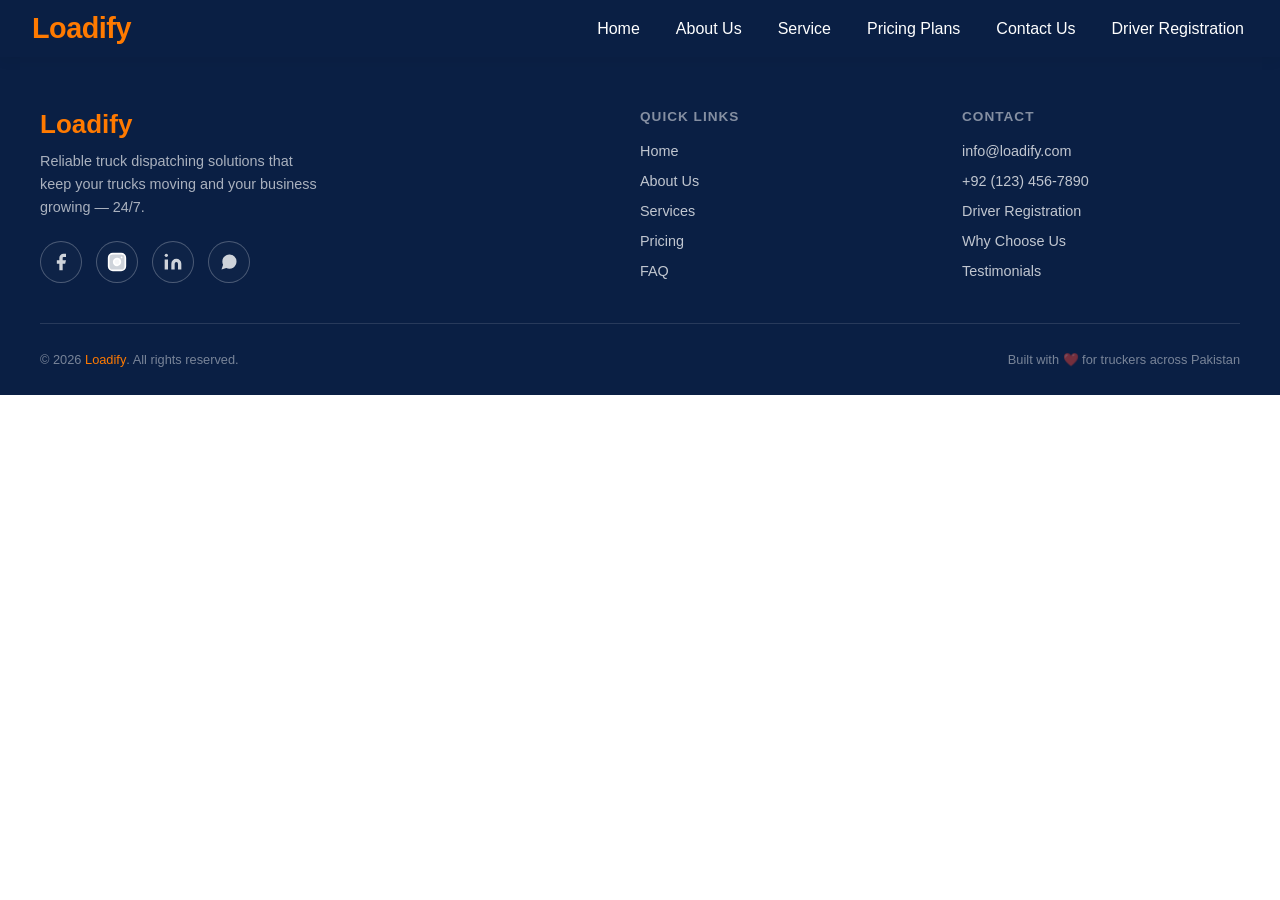
==== contact.html @ e1aa35ca "Major Changes" ====
<!DOCTYPE html>
<html lang="en">

<head>
    <meta charset="UTF-8">
    <meta name="viewport" content="width=device-width, initial-scale=1.0">
    <title>Contact Us</title>
    <link rel="stylesheet" href="./style/nav.css">
    <link rel="stylesheet" href="./style/footer.css">

    <!-- TODO <link rel="icon" href=""> Logo -->
</head>

<body>
    <header class="heading">
        <h2>Loadify</h2>
        <div class="menu-toggle" id="menu-toggle"></div>
        <div class="navbar" id="navbar">
            <ul>
                <li><a href="#home">Home</a></li>
                <li><a href="#about">About Us</a></li>
                <li><a href="services.html" target="_blank">Service</a></li>
                <li><a href="pricing.html" target="_blank">Pricing Plans</a></li>
                <li><a href="#contact">Contact Us</a></li>
                <li><a href="driver.html" target="_blank">Driver Registration</a></li>
            </ul>
        </div>
    </header>



    <footer id="contact">
        <div class="footer-inner">

            <div class="footer-top">

                <div class="footer-brand">
                    <h2>Loadify</h2>
                    <p>Reliable truck dispatching solutions that keep your trucks moving and your business growing —
                        24/7.</p>
                    <div class="social-row">

                        <a href="#" class="social-icon" title="Facebook" aria-label="Facebook">
                            <svg width="18" height="18" viewBox="0 0 24 24" fill="white"
                                xmlns="http://www.w3.org/2000/svg">
                                <path d="M18 2h-3a5 5 0 0 0-5 5v3H7v4h3v8h4v-8h3l1-4h-4V7a1 1 0 0 1 1-1h3z" />
                            </svg>
                        </a>

                        <a href="#" class="social-icon" title="Instagram" aria-label="Instagram">
                            <svg width="18" height="18" viewBox="0 0 24 24" fill="none" stroke="white" stroke-width="2"
                                stroke-linecap="round" stroke-linejoin="round">
                                <rect x="2" y="2" width="20" height="20" rx="5" ry="5" />
                                <path d="M16 11.37A4 4 0 1 1 12.63 8 4 4 0 0 1 16 11.37z" />
                                <line x1="17.5" y1="6.5" x2="17.51" y2="6.5" />
                            </svg>
                        </a>

                        <a href="#" class="social-icon" title="LinkedIn" aria-label="LinkedIn">
                            <svg width="18" height="18" viewBox="0 0 24 24" fill="white"
                                xmlns="http://www.w3.org/2000/svg">
                                <path
                                    d="M16 8a6 6 0 0 1 6 6v7h-4v-7a2 2 0 0 0-2-2 2 2 0 0 0-2 2v7h-4v-7a6 6 0 0 1 6-6z" />
                                <rect x="2" y="9" width="4" height="12" />
                                <circle cx="4" cy="4" r="2" />
                            </svg>
                        </a>

                        <a href="https://wa.me/1234567890" class="social-icon" title="WhatsApp" aria-label="WhatsApp">
                            <svg width="18" height="18" viewBox="0 0 24 24" fill="white"
                                xmlns="http://www.w3.org/2000/svg">
                                <path
                                    d="M21 11.5a8.38 8.38 0 0 1-.9 3.8 8.5 8.5 0 0 1-7.6 4.7 8.38 8.38 0 0 1-3.8-.9L3 21l1.9-5.7a8.38 8.38 0 0 1-.9-3.8 8.5 8.5 0 0 1 4.7-7.6 8.38 8.38 0 0 1 3.8-.9h.5a8.48 8.48 0 0 1 8 8v.5z" />
                            </svg>
                        </a>

                    </div>
                </div>

                <div class="footer-col">
                    <h4>Quick Links</h4>
                    <ul>
                        <li><a href="#home">Home</a></li>
                        <li><a href="#about">About Us</a></li>
                        <li><a href="services.html" target="_blank">Services</a></li>
                        <li><a href="pricing.html" target="_blank">Pricing</a></li>
                        <li><a href="#faq">FAQ</a></li>
                    </ul>
                </div>

                <div class="footer-col">
                    <h4>Contact</h4>
                    <ul>
                        <li><a href="mailto:info@loadify.com">info@loadify.com</a></li>
                        <li><a href="tel:+921234567890">+92 (123) 456-7890</a></li>
                        <li><a href="driver.html" target="_blank">Driver Registration</a></li>
                        <li><a href="#why-us">Why Choose Us</a></li>
                        <li><a href="#testimonials">Testimonials</a></li>
                    </ul>
                </div>

            </div>

            <div class="footer-bottom">
                <p>© 2026 <span>Loadify</span>. All rights reserved.</p>
                <p>Built with ❤️ for truckers across Pakistan</p>
            </div>

        </div>
    </footer>
</body>

</html>
---- style/nav.css ----
/* ===== NAVIGATION STYLES - Shared across all pages ===== */

* {
  margin: 0;
  padding: 0;
  box-sizing: border-box;
}

html {
  scroll-behavior: smooth;
}

body {
  font-family: 'Segoe UI', Roboto, 'Helvetica Neue', Arial, sans-serif;
  background-color: #ffffff;
  color: #1e2a47;
}

/* Header / Navbar Container */
.heading {
  background-color: #0a1f44;
  color: white;
  display: flex;
  justify-content: space-between;
  align-items: center;
  flex-wrap: wrap;
  padding: 0 32px;
  position: sticky;
  top: 0;
  z-index: 100;
  box-shadow: 0 4px 12px rgba(0, 0, 0, 0.05);
}

.heading h2 {
  color: #ff7a00;
  font-size: 1.8rem;
  padding: 12px 0;
  margin: 0;
  letter-spacing: -0.5px;
}

/* Navigation Menu */
.navbar ul {
  list-style: none;
  display: flex;
  gap: 28px;
  margin: 0;
  padding: 0;
  align-items: center;
}

.navbar a {
  text-decoration: none;
  color: white;
  font-weight: 500;
  padding: 8px 4px;
  font-size: 1rem;
  border-radius: 30px;
  transition: all 0.25s ease;
}

.navbar a:hover {
  background-color: #ff7a00;
  padding: 8px 16px;
}

/* Active page indicator */
.navbar a.active {
  background-color: #ff7a00;
  padding: 8px 16px;
}

/* Responsive Navigation */
@media (max-width: 800px) {
  .heading {
    flex-direction: column;
    padding: 12px 20px;
  }
  
  .navbar ul {
    gap: 18px;
    flex-wrap: wrap;
    justify-content: center;
    margin-top: 6px;
  }
  
  .navbar a {
    font-size: 0.9rem;
  }
  
  .navbar a:hover,
  .navbar a.active {
    padding: 6px 14px;
  }
}

@media (max-width: 480px) {
  .heading h2 {
    font-size: 1.5rem;
  }
  
  .navbar ul {
    gap: 12px;
  }
  
  .navbar a {
    font-size: 0.8rem;
  }
}
---- style/footer.css ----
/* ===== FOOTER STYLES - Shared across all pages ===== */

footer {
  background-color: #0a1f44;
  color: #ffffff;
  padding: 52px 24px 28px;
  margin-top: 0;
}

.footer-inner {
  max-width: 1200px;
  margin: 0 auto;
}

/* Footer Top Grid */
.footer-top {
  display: grid;
  grid-template-columns: 2fr 1fr 1fr;
  gap: 44px;
  padding-bottom: 40px;
  border-bottom: 1px solid rgba(255, 255, 255, 0.12);
  margin-bottom: 28px;
}

/* Brand Section */
.footer-brand h2 {
  font-size: 26px;
  color: #ff7a00;
  margin: 0 0 10px;
  padding: 0;
}

.footer-brand p {
  color: rgba(255, 255, 255, 0.65);
  font-size: 0.9rem;
  line-height: 1.6;
  max-width: 280px;
}

/* Footer Columns */
.footer-col h4 {
  font-size: 0.85rem;
  text-transform: uppercase;
  letter-spacing: 1px;
  color: rgba(255, 255, 255, 0.5);
  margin: 0 0 18px;
  font-weight: 600;
}

.footer-col ul {
  list-style: none;
  padding: 0;
  margin: 0;
  display: flex;
  flex-direction: column;
  gap: 12px;
}

.footer-col ul li a {
  color: rgba(255, 255, 255, 0.75);
  text-decoration: none;
  font-size: 0.9rem;
  transition: color 0.2s ease;
}

.footer-col ul li a:hover {
  color: #ff7a00;
}

/* Social Icons */
.social-row {
  display: flex;
  gap: 14px;
  margin-top: 22px;
}

.social-icon {
  width: 42px;
  height: 42px;
  border-radius: 40px;
  border: 1px solid rgba(255, 255, 255, 0.25);
  display: inline-flex;
  align-items: center;
  justify-content: center;
  transition: all 0.25s ease;
  background: rgba(255, 255, 255, 0.02);
  text-decoration: none;
}

.social-icon svg {
  width: 20px;
  height: 20px;
  fill: rgba(255, 255, 255, 0.8);
  transition: fill 0.2s;
}

.social-icon:hover {
  background: #ff7a00;
  border-color: #ff7a00;
  transform: translateY(-3px);
}

.social-icon:hover svg {
  fill: white;
}

/* Footer Bottom */
.footer-bottom {
  display: flex;
  justify-content: space-between;
  align-items: center;
  flex-wrap: wrap;
  gap: 16px;
}

.footer-bottom p {
  font-size: 0.8rem;
  color: rgba(255, 255, 255, 0.45);
  margin: 0;
}

.footer-bottom span {
  color: #ff7a00;
  font-weight: 500;
}

/* Responsive Footer */
@media (max-width: 900px) {
  .footer-top {
    grid-template-columns: 1fr 1fr;
    gap: 32px;
  }
  
  .footer-brand {
    grid-column: 1 / -1;
  }
}

@media (max-width: 600px) {
  .footer-top {
    grid-template-columns: 1fr;
    gap: 32px;
  }
  
  .footer-bottom {
    flex-direction: column;
    text-align: center;
  }
}
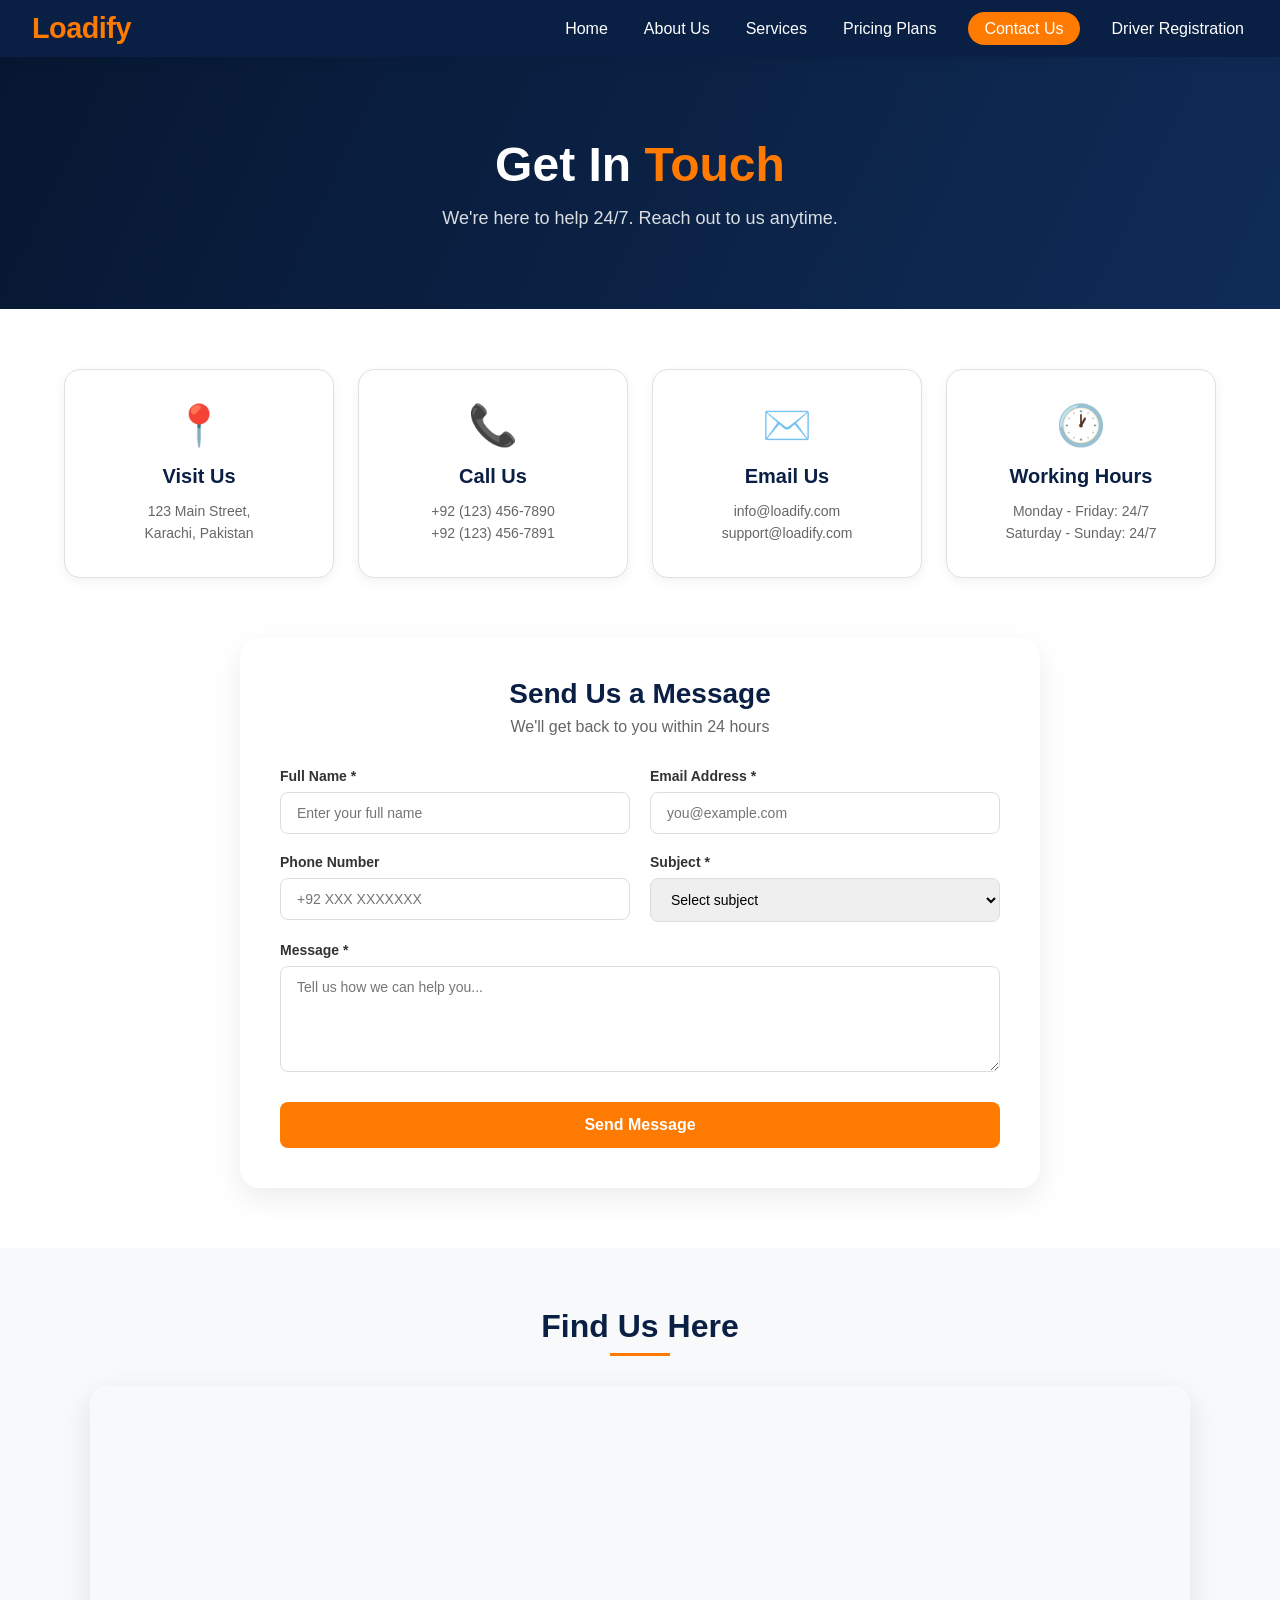
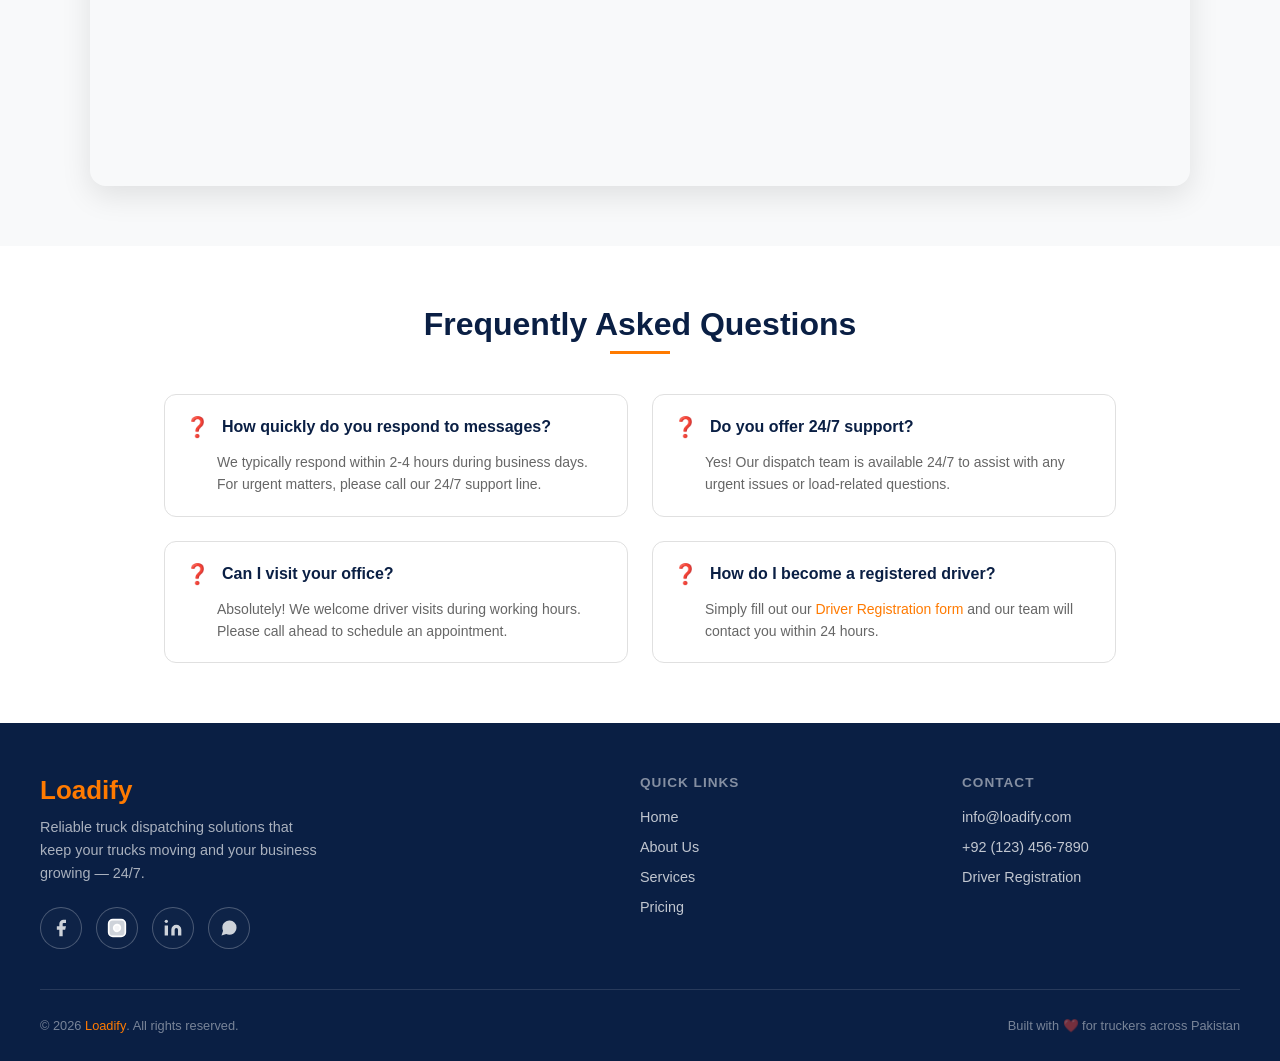
==== commit b4a77e5a: "Contact Addition" ====
--- a/contact.html
+++ b/contact.html
@@ -4,110 +4,269 @@
 <head>
     <meta charset="UTF-8">
     <meta name="viewport" content="width=device-width, initial-scale=1.0">
-    <title>Contact Us</title>
+    <title>Contact Us - Loadify</title>
     <link rel="stylesheet" href="./style/nav.css">
+    <link rel="stylesheet" href="./style/contact.css">
     <link rel="stylesheet" href="./style/footer.css">
-
-    <!-- TODO <link rel="icon" href=""> Logo -->
 </head>
 
 <body>
     <header class="heading">
         <h2>Loadify</h2>
-        <div class="menu-toggle" id="menu-toggle"></div>
-        <div class="navbar" id="navbar">
+        <div class="navbar">
             <ul>
-                <li><a href="#home">Home</a></li>
-                <li><a href="#about">About Us</a></li>
-                <li><a href="services.html" target="_blank">Service</a></li>
-                <li><a href="pricing.html" target="_blank">Pricing Plans</a></li>
-                <li><a href="#contact">Contact Us</a></li>
-                <li><a href="driver.html" target="_blank">Driver Registration</a></li>
+                <li><a href="index.html">Home</a></li>
+                <li><a href="index.html#about">About Us</a></li>
+                <li><a href="services.html">Services</a></li>
+                <li><a href="pricing.html">Pricing Plans</a></li>
+                <li><a href="contact.html" class="active">Contact Us</a></li>
+                <li><a href="driver.html">Driver Registration</a></li>
             </ul>
         </div>
     </header>
 
-
+    <!-- Hero Section -->
+    <section class="contact-hero">
+        <h1>Get In <span>Touch</span></h1>
+        <p>We're here to help 24/7. Reach out to us anytime.</p>
+    </section>
+
+    <!-- Contact Section -->
+    <section class="contact-section">
+        <div class="contact-info">
+            <div class="info-card">
+                <div class="info-icon">📍</div>
+                <h3>Visit Us</h3>
+                <p>123 Main Street,<br>Karachi, Pakistan</p>
+            </div>
+            <div class="info-card">
+                <div class="info-icon">📞</div>
+                <h3>Call Us</h3>
+                <p>+92 (123) 456-7890<br>+92 (123) 456-7891</p>
+            </div>
+            <div class="info-card">
+                <div class="info-icon">✉️</div>
+                <h3>Email Us</h3>
+                <p>info@loadify.com<br>support@loadify.com</p>
+            </div>
+            <div class="info-card">
+                <div class="info-icon">🕐</div>
+                <h3>Working Hours</h3>
+                <p>Monday - Friday: 24/7<br>Saturday - Sunday: 24/7</p>
+            </div>
+        </div>
+
+        <!-- Contact Form -->
+        <div class="contact-form-container">
+            <div class="form-header">
+                <h2>Send Us a Message</h2>
+                <p>We'll get back to you within 24 hours</p>
+            </div>
+            
+            <form class="contact-form" id="contactForm">
+                <div class="form-row">
+                    <div class="form-group">
+                        <label for="name">Full Name *</label>
+                        <input type="text" id="name" name="name" required placeholder="Enter your full name">
+                    </div>
+                    <div class="form-group">
+                        <label for="email">Email Address *</label>
+                        <input type="email" id="email" name="email" required placeholder="you@example.com">
+                    </div>
+                </div>
+                
+                <div class="form-row">
+                    <div class="form-group">
+                        <label for="phone">Phone Number</label>
+                        <input type="tel" id="phone" name="phone" placeholder="+92 XXX XXXXXXX">
+                    </div>
+                    <div class="form-group">
+                        <label for="subject">Subject *</label>
+                        <select id="subject" name="subject" required>
+                            <option value="">Select subject</option>
+                            <option value="general">General Inquiry</option>
+                            <option value="support">Support Request</option>
+                            <option value="partnership">Partnership Opportunity</option>
+                            <option value="billing">Billing Question</option>
+                            <option value="other">Other</option>
+                        </select>
+                    </div>
+                </div>
+                
+                <div class="form-group">
+                    <label for="message">Message *</label>
+                    <textarea id="message" name="message" rows="5" required placeholder="Tell us how we can help you..."></textarea>
+                </div>
+                
+                <button type="submit" class="submit-btn">Send Message</button>
+            </form>
+        </div>
+    </section>
+
+    <!-- Map Section -->
+    <section class="map-section">
+        <h2>Find Us Here</h2>
+        <div class="section-accent"></div>
+        <div class="map-container">
+            <iframe 
+                src="https://www.google.com/maps/embed?pb=!1m18!1m12!1m3!1d28955.668470918923!2d67.0011!3d24.8607!2m3!1f0!2f0!3f0!3m2!1i1024!2i768!4f13.1!3m3!1m2!1s0x3eb33e0666b8b2b1%3A0x8b7c8b2b1b2b1b2!2sKarachi!5e0!3m2!1sen!2s!4v1700000000000!5m2!1sen!2s" 
+                width="100%" 
+                height="400" 
+                style="border:0;" 
+                allowfullscreen="" 
+                loading="lazy">
+            </iframe>
+        </div>
+    </section>
+
+    <!-- FAQ Section -->
+    <section class="contact-faq">
+        <h2>Frequently Asked Questions</h2>
+        <div class="section-accent"></div>
+        <div class="faq-grid">
+            <div class="faq-item">
+                <div class="faq-question">
+                    <span>❓</span>
+                    <h4>How quickly do you respond to messages?</h4>
+                </div>
+                <div class="faq-answer">
+                    <p>We typically respond within 2-4 hours during business days. For urgent matters, please call our 24/7 support line.</p>
+                </div>
+            </div>
+            <div class="faq-item">
+                <div class="faq-question">
+                    <span>❓</span>
+                    <h4>Do you offer 24/7 support?</h4>
+                </div>
+                <div class="faq-answer">
+                    <p>Yes! Our dispatch team is available 24/7 to assist with any urgent issues or load-related questions.</p>
+                </div>
+            </div>
+            <div class="faq-item">
+                <div class="faq-question">
+                    <span>❓</span>
+                    <h4>Can I visit your office?</h4>
+                </div>
+                <div class="faq-answer">
+                    <p>Absolutely! We welcome driver visits during working hours. Please call ahead to schedule an appointment.</p>
+                </div>
+            </div>
+            <div class="faq-item">
+                <div class="faq-question">
+                    <span>❓</span>
+                    <h4>How do I become a registered driver?</h4>
+                </div>
+                <div class="faq-answer">
+                    <p>Simply fill out our <a href="driver.html">Driver Registration form</a> and our team will contact you within 24 hours.</p>
+                </div>
+            </div>
+        </div>
+    </section>
 
     <footer id="contact">
         <div class="footer-inner">
-
             <div class="footer-top">
-
                 <div class="footer-brand">
                     <h2>Loadify</h2>
-                    <p>Reliable truck dispatching solutions that keep your trucks moving and your business growing —
-                        24/7.</p>
+                    <p>Reliable truck dispatching solutions that keep your trucks moving and your business growing — 24/7.</p>
                     <div class="social-row">
-
-                        <a href="#" class="social-icon" title="Facebook" aria-label="Facebook">
-                            <svg width="18" height="18" viewBox="0 0 24 24" fill="white"
-                                xmlns="http://www.w3.org/2000/svg">
-                                <path d="M18 2h-3a5 5 0 0 0-5 5v3H7v4h3v8h4v-8h3l1-4h-4V7a1 1 0 0 1 1-1h3z" />
-                            </svg>
-                        </a>
-
-                        <a href="#" class="social-icon" title="Instagram" aria-label="Instagram">
-                            <svg width="18" height="18" viewBox="0 0 24 24" fill="none" stroke="white" stroke-width="2"
-                                stroke-linecap="round" stroke-linejoin="round">
-                                <rect x="2" y="2" width="20" height="20" rx="5" ry="5" />
-                                <path d="M16 11.37A4 4 0 1 1 12.63 8 4 4 0 0 1 16 11.37z" />
-                                <line x1="17.5" y1="6.5" x2="17.51" y2="6.5" />
-                            </svg>
-                        </a>
-
-                        <a href="#" class="social-icon" title="LinkedIn" aria-label="LinkedIn">
-                            <svg width="18" height="18" viewBox="0 0 24 24" fill="white"
-                                xmlns="http://www.w3.org/2000/svg">
-                                <path
-                                    d="M16 8a6 6 0 0 1 6 6v7h-4v-7a2 2 0 0 0-2-2 2 2 0 0 0-2 2v7h-4v-7a6 6 0 0 1 6-6z" />
-                                <rect x="2" y="9" width="4" height="12" />
-                                <circle cx="4" cy="4" r="2" />
-                            </svg>
-                        </a>
-
-                        <a href="https://wa.me/1234567890" class="social-icon" title="WhatsApp" aria-label="WhatsApp">
-                            <svg width="18" height="18" viewBox="0 0 24 24" fill="white"
-                                xmlns="http://www.w3.org/2000/svg">
-                                <path
-                                    d="M21 11.5a8.38 8.38 0 0 1-.9 3.8 8.5 8.5 0 0 1-7.6 4.7 8.38 8.38 0 0 1-3.8-.9L3 21l1.9-5.7a8.38 8.38 0 0 1-.9-3.8 8.5 8.5 0 0 1 4.7-7.6 8.38 8.38 0 0 1 3.8-.9h.5a8.48 8.48 0 0 1 8 8v.5z" />
-                            </svg>
-                        </a>
-
-                    </div>
-                </div>
-
+                        <a href="#" class="social-icon">
+                            <svg width="18" height="18" viewBox="0 0 24 24" fill="white">
+                                <path d="M18 2h-3a5 5 0 0 0-5 5v3H7v4h3v8h4v-8h3l1-4h-4V7a1 1 0 0 1 1-1h3z"/>
+                            </svg>
+                        </a>
+                        <a href="#" class="social-icon">
+                            <svg width="18" height="18" viewBox="0 0 24 24" fill="none" stroke="white" stroke-width="2">
+                                <rect x="2" y="2" width="20" height="20" rx="5" ry="5"/>
+                                <path d="M16 11.37A4 4 0 1 1 12.63 8 4 4 0 0 1 16 11.37z"/>
+                                <line x1="17.5" y1="6.5" x2="17.51" y2="6.5"/>
+                            </svg>
+                        </a>
+                        <a href="#" class="social-icon">
+                            <svg width="18" height="18" viewBox="0 0 24 24" fill="white">
+                                <path d="M16 8a6 6 0 0 1 6 6v7h-4v-7a2 2 0 0 0-2-2 2 2 0 0 0-2 2v7h-4v-7a6 6 0 0 1 6-6z"/>
+                                <rect x="2" y="9" width="4" height="12"/>
+                                <circle cx="4" cy="4" r="2"/>
+                            </svg>
+                        </a>
+                        <a href="https://wa.me/1234567890" class="social-icon">
+                            <svg width="18" height="18" viewBox="0 0 24 24" fill="white">
+                                <path d="M21 11.5a8.38 8.38 0 0 1-.9 3.8 8.5 8.5 0 0 1-7.6 4.7 8.38 8.38 0 0 1-3.8-.9L3 21l1.9-5.7a8.38 8.38 0 0 1-.9-3.8 8.5 8.5 0 0 1 4.7-7.6 8.38 8.38 0 0 1 3.8-.9h.5a8.48 8.48 0 0 1 8 8v.5z"/>
+                            </svg>
+                        </a>
+                    </div>
+                </div>
                 <div class="footer-col">
                     <h4>Quick Links</h4>
                     <ul>
-                        <li><a href="#home">Home</a></li>
-                        <li><a href="#about">About Us</a></li>
-                        <li><a href="services.html" target="_blank">Services</a></li>
-                        <li><a href="pricing.html" target="_blank">Pricing</a></li>
-                        <li><a href="#faq">FAQ</a></li>
+                        <li><a href="index.html">Home</a></li>
+                        <li><a href="index.html#about">About Us</a></li>
+                        <li><a href="services.html">Services</a></li>
+                        <li><a href="pricing.html">Pricing</a></li>
                     </ul>
                 </div>
-
                 <div class="footer-col">
                     <h4>Contact</h4>
                     <ul>
                         <li><a href="mailto:info@loadify.com">info@loadify.com</a></li>
                         <li><a href="tel:+921234567890">+92 (123) 456-7890</a></li>
-                        <li><a href="driver.html" target="_blank">Driver Registration</a></li>
-                        <li><a href="#why-us">Why Choose Us</a></li>
-                        <li><a href="#testimonials">Testimonials</a></li>
+                        <li><a href="driver.html">Driver Registration</a></li>
                     </ul>
                 </div>
-
-            </div>
-
+            </div>
             <div class="footer-bottom">
                 <p>© 2026 <span>Loadify</span>. All rights reserved.</p>
                 <p>Built with ❤️ for truckers across Pakistan</p>
             </div>
-
         </div>
     </footer>
+
+    <script>
+        // Simple form validation
+        const contactForm = document.getElementById('contactForm');
+        
+        contactForm.addEventListener('submit', function(e) {
+            e.preventDefault();
+            
+            // Get values
+            const name = document.getElementById('name').value.trim();
+            const email = document.getElementById('email').value.trim();
+            const subject = document.getElementById('subject').value;
+            const message = document.getElementById('message').value.trim();
+            
+            // Validation
+            if (!name) {
+                alert('⚠️ Please enter your full name.');
+                return;
+            }
+            
+            if (!email) {
+                alert('⚠️ Please enter your email address.');
+                return;
+            }
+            
+            const emailRegex = /^[^\s@]+@[^\s@]+\.[^\s@]+$/;
+            if (!emailRegex.test(email)) {
+                alert('⚠️ Please enter a valid email address.');
+                return;
+            }
+            
+            if (!subject) {
+                alert('⚠️ Please select a subject.');
+                return;
+            }
+            
+            if (!message) {
+                alert('⚠️ Please enter your message.');
+                return;
+            }
+            
+            // Success message
+            alert('✅ Message sent successfully!\n\nThank you for contacting Loadify. Our team will get back to you within 24 hours.');
+            
+            // Reset form
+            contactForm.reset();
+        });
+    </script>
 </body>
-
 </html>
--- a/style/contact.css
+++ b/style/contact.css
@@ -0,0 +1,306 @@
+/* ! Contact Hero Section */
+.contact-hero {
+    background: linear-gradient(115deg, #071732 0%, #0f2c57 100%);
+    color: white;
+    text-align: center;
+    padding: 80px 24px;
+}
+
+.contact-hero h1 {
+    font-size: 48px;
+    margin-bottom: 16px;
+}
+
+.contact-hero h1 span {
+    color: #ff7a00;
+}
+
+.contact-hero p {
+    font-size: 18px;
+    color: rgba(255, 255, 255, 0.85);
+    max-width: 550px;
+    margin: 0 auto;
+}
+
+/* ! Contact Info Cards */
+.contact-section {
+    max-width: 1200px;
+    margin: 60px auto;
+    padding: 0 24px;
+}
+
+.contact-info {
+    display: grid;
+    grid-template-columns: repeat(4, 1fr);
+    gap: 24px;
+    margin-bottom: 60px;
+}
+
+.info-card {
+    background: white;
+    border-radius: 16px;
+    padding: 32px 24px;
+    text-align: center;
+    transition: all 0.3s ease;
+    border: 1px solid #e0e0e0;
+    box-shadow: 0 4px 12px rgba(0, 0, 0, 0.05);
+}
+
+.info-card:hover {
+    transform: translateY(-5px);
+    border-color: #ff7a00;
+    box-shadow: 0 12px 24px rgba(255, 122, 0, 0.1);
+}
+
+.info-icon {
+    font-size: 40px;
+    margin-bottom: 16px;
+}
+
+.info-card h3 {
+    color: #0a1f44;
+    font-size: 20px;
+    margin-bottom: 12px;
+}
+
+.info-card p {
+    color: #666;
+    font-size: 14px;
+    line-height: 1.6;
+}
+
+/* ! Contact Form */
+.contact-form-container {
+    background: white;
+    border-radius: 20px;
+    padding: 40px;
+    box-shadow: 0 10px 30px rgba(0, 0, 0, 0.08);
+    max-width: 800px;
+    margin: 0 auto;
+}
+
+.form-header {
+    text-align: center;
+    margin-bottom: 32px;
+}
+
+.form-header h2 {
+    color: #0a1f44;
+    font-size: 28px;
+    margin-bottom: 8px;
+}
+
+.form-header p {
+    color: #666;
+}
+
+.contact-form {
+    display: flex;
+    flex-direction: column;
+    gap: 20px;
+}
+
+.form-row {
+    display: grid;
+    grid-template-columns: 1fr 1fr;
+    gap: 20px;
+}
+
+.form-group {
+    display: flex;
+    flex-direction: column;
+}
+
+.form-group label {
+    color: #333;
+    font-weight: 600;
+    margin-bottom: 8px;
+    font-size: 14px;
+}
+
+.form-group input,
+.form-group select,
+.form-group textarea {
+    padding: 12px 16px;
+    border: 1px solid #ddd;
+    border-radius: 8px;
+    font-size: 14px;
+    transition: all 0.3s ease;
+    font-family: inherit;
+}
+
+.form-group input:focus,
+.form-group select:focus,
+.form-group textarea:focus {
+    outline: none;
+    border-color: #ff7a00;
+    box-shadow: 0 0 0 3px rgba(255, 122, 0, 0.1);
+}
+
+.submit-btn {
+    background: #ff7a00;
+    color: white;
+    border: none;
+    padding: 14px 32px;
+    border-radius: 8px;
+    font-size: 16px;
+    font-weight: 600;
+    cursor: pointer;
+    transition: all 0.3s ease;
+    margin-top: 10px;
+}
+
+.submit-btn:hover {
+    background: #0a1f44;
+    transform: translateY(-2px);
+}
+
+/* ! Map Section */
+.map-section {
+    padding: 60px 24px;
+    background: #f8f9fa;
+    text-align: center;
+}
+
+.map-section h2 {
+    color: #0a1f44;
+    font-size: 32px;
+    margin-bottom: 8px;
+}
+
+.section-accent {
+    width: 60px;
+    height: 3px;
+    background: #ff7a00;
+    margin: 0 auto 30px;
+}
+
+.map-container {
+    max-width: 1100px;
+    margin: 0 auto;
+    border-radius: 16px;
+    overflow: hidden;
+    box-shadow: 0 10px 30px rgba(0, 0, 0, 0.1);
+}
+
+.map-container iframe {
+    display: block;
+}
+
+/* ! FAQ Section */
+.contact-faq {
+    padding: 60px 24px;
+    max-width: 1000px;
+    margin: 0 auto;
+    text-align: center;
+}
+
+.contact-faq h2 {
+    color: #0a1f44;
+    font-size: 32px;
+    margin-bottom: 8px;
+}
+
+.faq-grid {
+    display: grid;
+    grid-template-columns: repeat(2, 1fr);
+    gap: 24px;
+    text-align: left;
+    margin-top: 40px;
+}
+
+.faq-item {
+    background: white;
+    border-radius: 12px;
+    padding: 20px;
+    border: 1px solid #e0e0e0;
+    transition: all 0.3s ease;
+}
+
+.faq-item:hover {
+    border-color: #ff7a00;
+    box-shadow: 0 8px 20px rgba(0, 0, 0, 0.05);
+}
+
+.faq-question {
+    display: flex;
+    align-items: center;
+    gap: 12px;
+    margin-bottom: 12px;
+}
+
+.faq-question span {
+    font-size: 20px;
+}
+
+.faq-question h4 {
+    color: #0a1f44;
+    font-size: 16px;
+    margin: 0;
+}
+
+.faq-answer p {
+    color: #666;
+    font-size: 14px;
+    line-height: 1.6;
+    margin: 0;
+    padding-left: 32px;
+}
+
+.faq-answer a {
+    color: #ff7a00;
+    text-decoration: none;
+}
+
+.faq-answer a:hover {
+    text-decoration: underline;
+}
+
+/* ! Responsive Design */
+@media (max-width: 900px) {
+    .contact-info {
+        grid-template-columns: repeat(2, 1fr);
+    }
+    
+    .faq-grid {
+        grid-template-columns: 1fr;
+    }
+}
+
+@media (max-width: 600px) {
+    .contact-hero h1 {
+        font-size: 32px;
+    }
+    
+    .contact-info {
+        grid-template-columns: 1fr;
+        gap: 16px;
+    }
+    
+    .contact-form-container {
+        padding: 24px;
+    }
+    
+    .form-row {
+        grid-template-columns: 1fr;
+        gap: 16px;
+    }
+    
+    .info-card {
+        padding: 24px;
+    }
+    
+    .map-section h2,
+    .contact-faq h2 {
+        font-size: 24px;
+    }
+    
+    .faq-question h4 {
+        font-size: 14px;
+    }
+    
+    .faq-answer p {
+        font-size: 13px;
+        padding-left: 28px;
+    }
+}
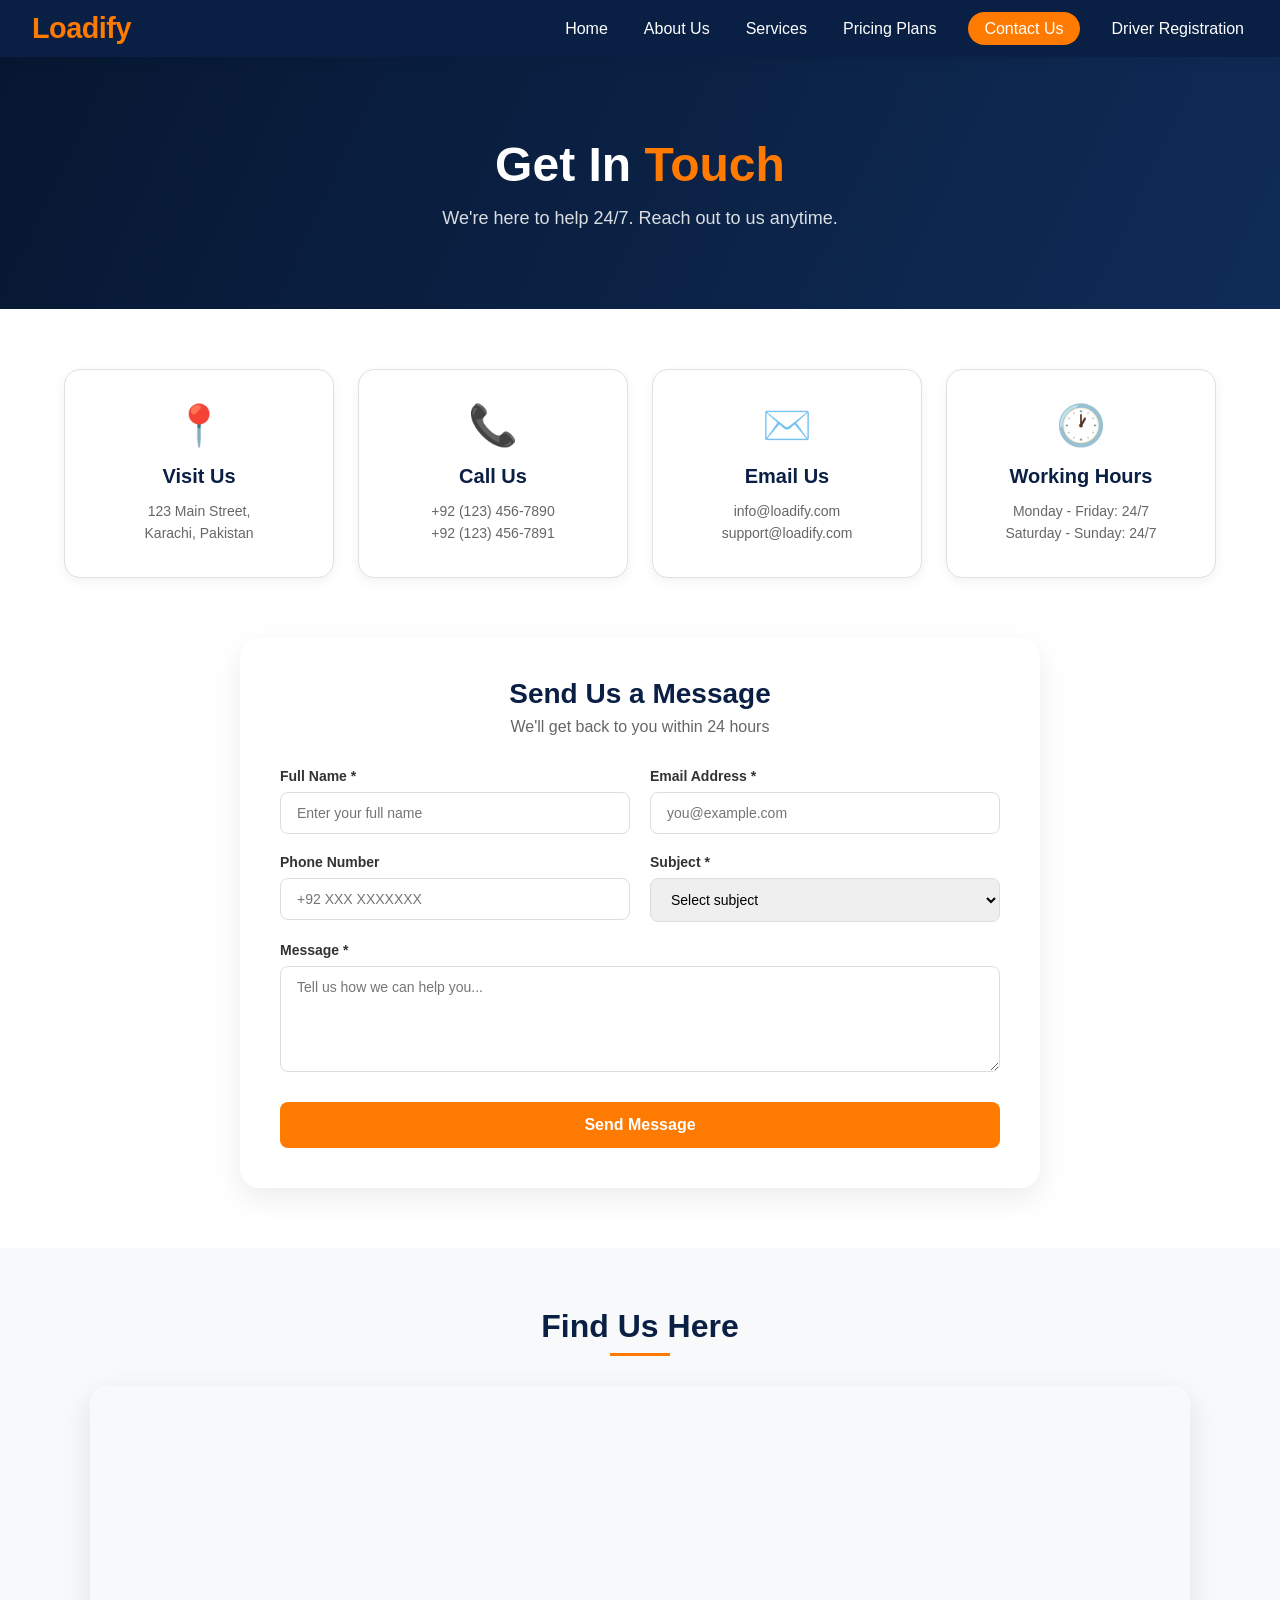
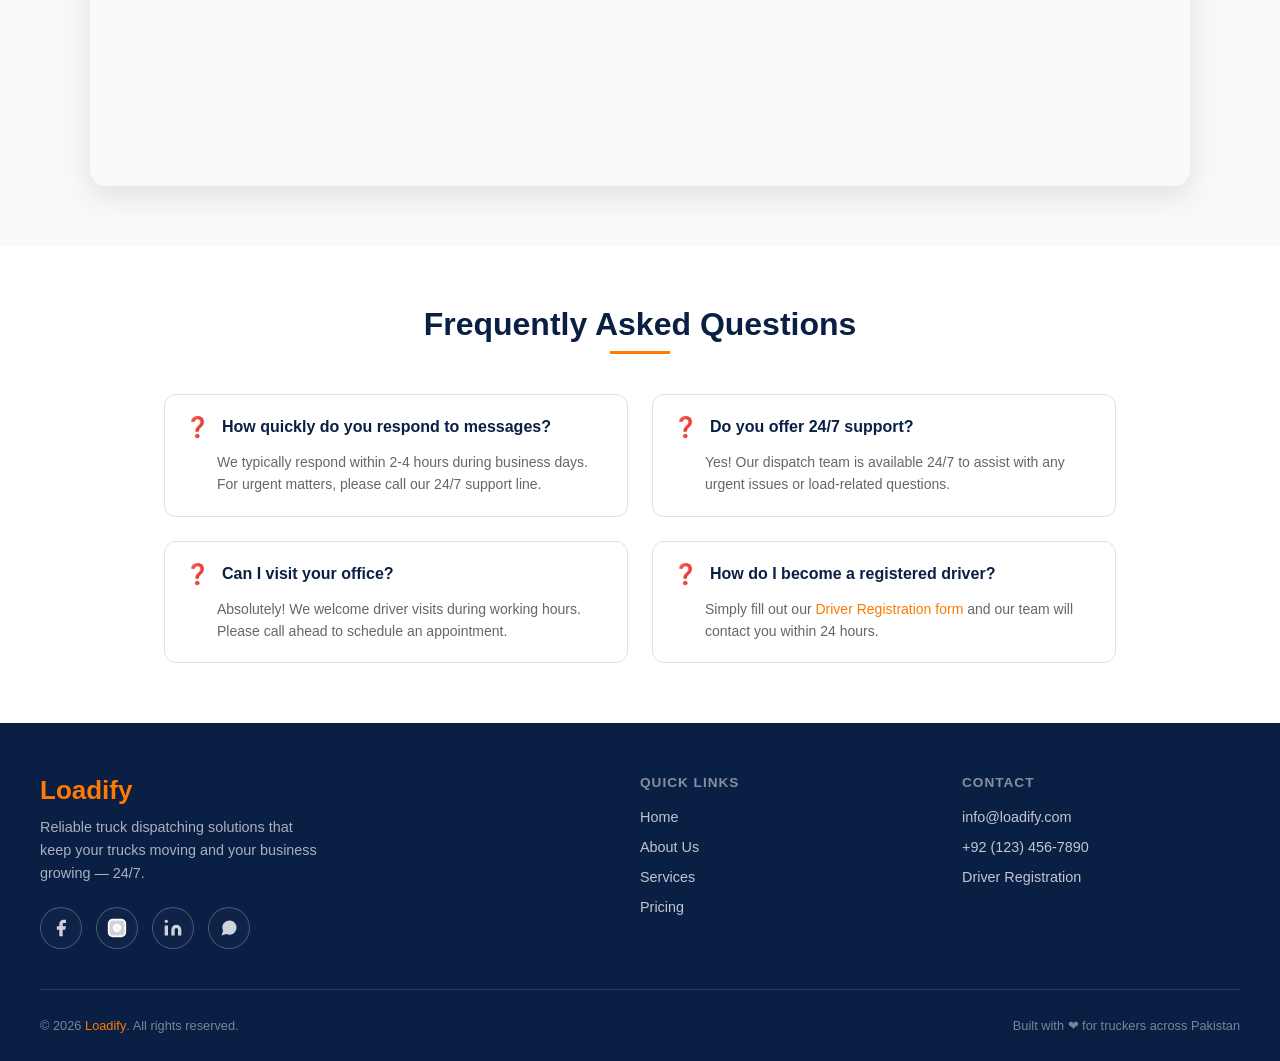
==== commit 9e98e653: "Changes" ====
--- a/contact.html
+++ b/contact.html
@@ -216,7 +216,7 @@
             </div>
             <div class="footer-bottom">
                 <p>© 2026 <span>Loadify</span>. All rights reserved.</p>
-                <p>Built with ❤️ for truckers across Pakistan</p>
+                <p>Built with &#10084; for truckers across Pakistan</p>
             </div>
         </div>
     </footer>
--- a/style/nav.css
+++ b/style/nav.css
@@ -70,7 +70,7 @@
   padding: 8px 16px;
 }
 
-/* Responsive Navigation */
+/* ? ================= RESPONSIVE DESIGN ================= */
 @media (max-width: 800px) {
   .heading {
     flex-direction: column;
--- a/style/contact.css
+++ b/style/contact.css
@@ -256,7 +256,7 @@
     text-decoration: underline;
 }
 
-/* ! Responsive Design */
+/* ? ================= RESPONSIVE DESIGN ================= */
 @media (max-width: 900px) {
     .contact-info {
         grid-template-columns: repeat(2, 1fr);
--- a/style/footer.css
+++ b/style/footer.css
@@ -1,5 +1,3 @@
-/* ===== FOOTER STYLES - Shared across all pages ===== */
-
 footer {
   background-color: #0a1f44;
   color: #ffffff;
@@ -12,7 +10,6 @@
   margin: 0 auto;
 }
 
-/* Footer Top Grid */
 .footer-top {
   display: grid;
   grid-template-columns: 2fr 1fr 1fr;
@@ -22,7 +19,6 @@
   margin-bottom: 28px;
 }
 
-/* Brand Section */
 .footer-brand h2 {
   font-size: 26px;
   color: #ff7a00;
@@ -37,7 +33,6 @@
   max-width: 280px;
 }
 
-/* Footer Columns */
 .footer-col h4 {
   font-size: 0.85rem;
   text-transform: uppercase;
@@ -67,7 +62,6 @@
   color: #ff7a00;
 }
 
-/* Social Icons */
 .social-row {
   display: flex;
   gap: 14px;
@@ -104,7 +98,6 @@
   fill: white;
 }
 
-/* Footer Bottom */
 .footer-bottom {
   display: flex;
   justify-content: space-between;
@@ -124,7 +117,7 @@
   font-weight: 500;
 }
 
-/* Responsive Footer */
+/* ? ================= RESPONSIVE DESIGN ================= */
 @media (max-width: 900px) {
   .footer-top {
     grid-template-columns: 1fr 1fr;
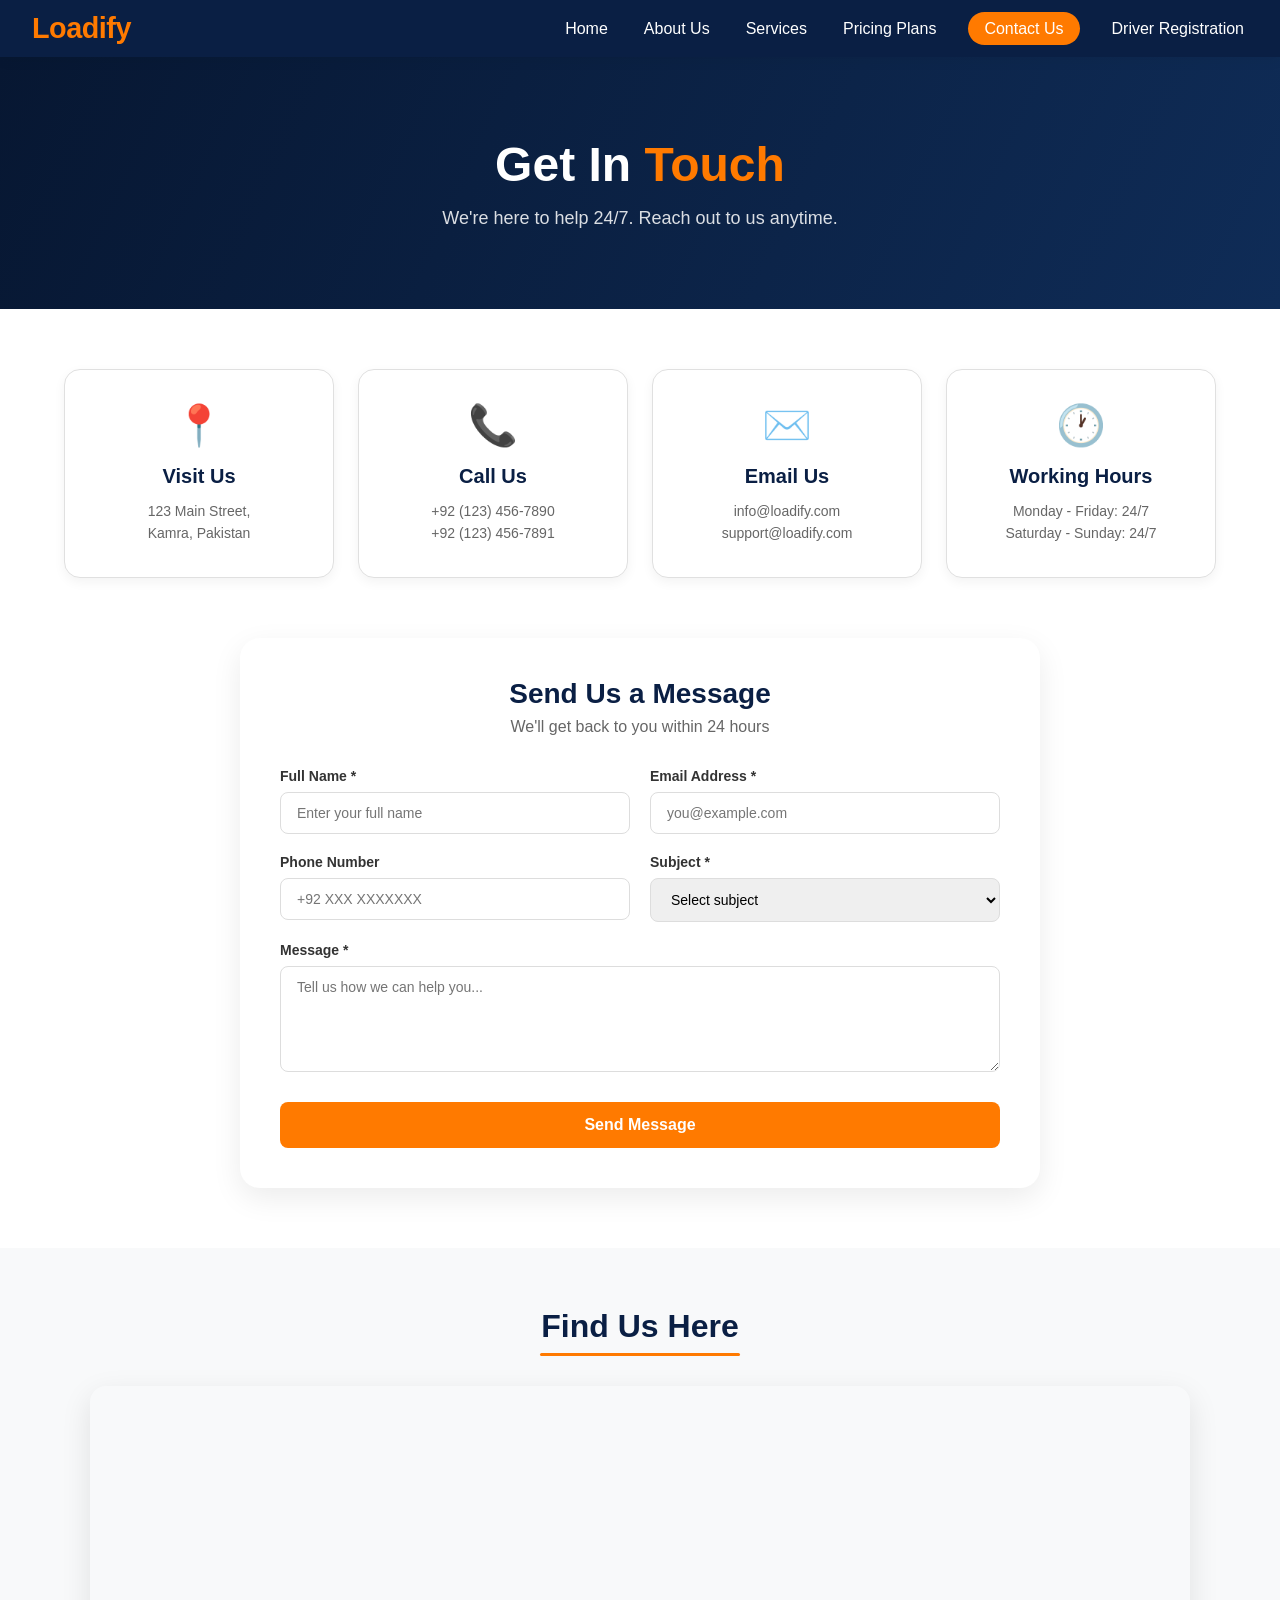
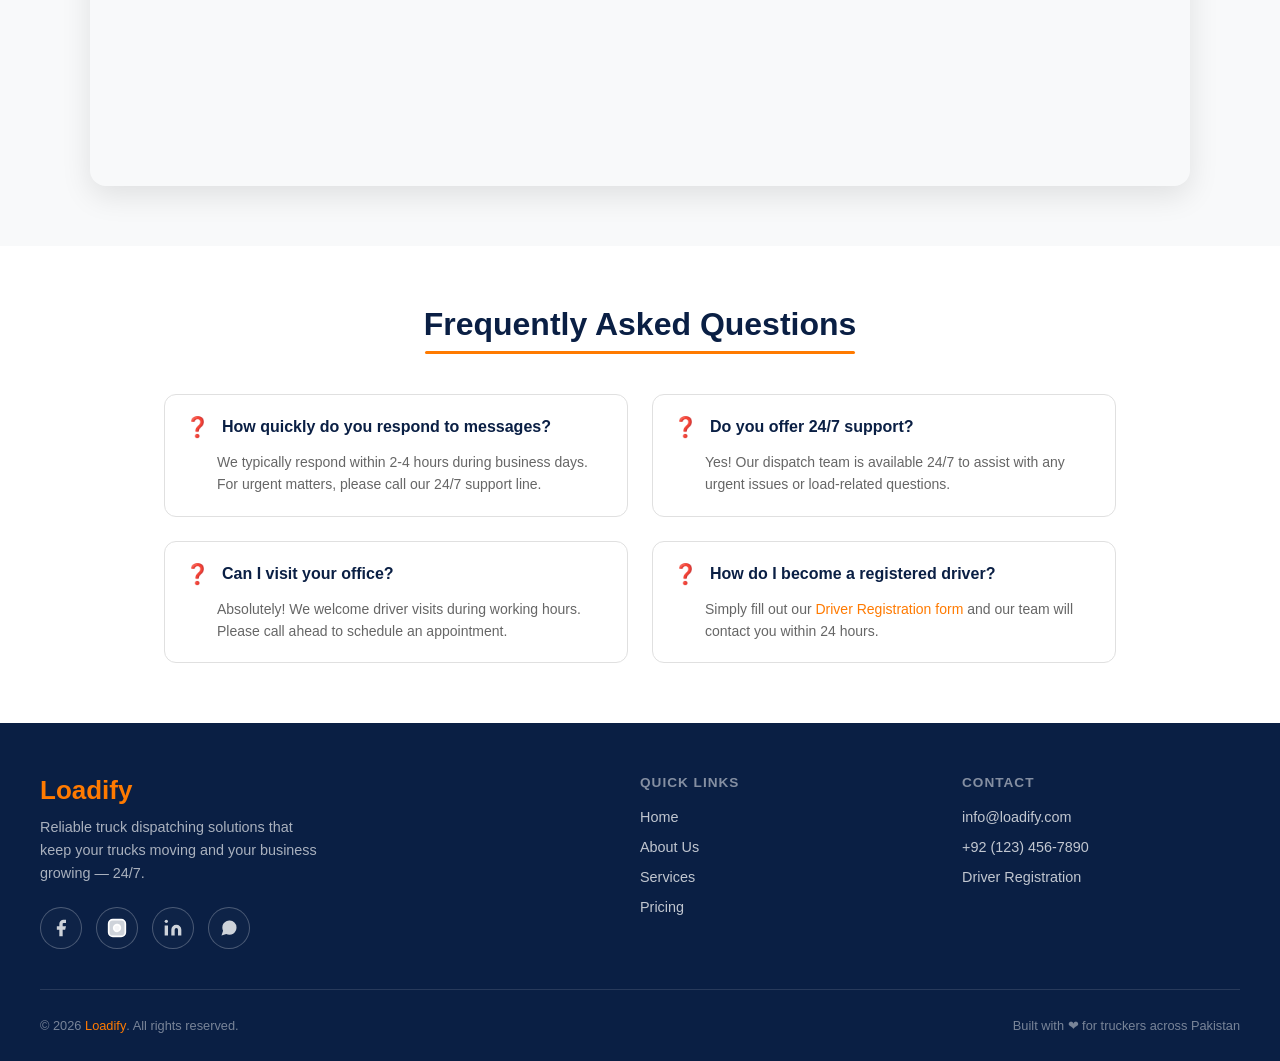
==== commit d698558e: "Complete" ====
--- a/contact.html
+++ b/contact.html
@@ -8,6 +8,8 @@
     <link rel="stylesheet" href="./style/nav.css">
     <link rel="stylesheet" href="./style/contact.css">
     <link rel="stylesheet" href="./style/footer.css">
+
+    <link rel="icon" href="./assets/images/Truck1.jpg">
 </head>
 
 <body>
@@ -37,7 +39,7 @@
             <div class="info-card">
                 <div class="info-icon">📍</div>
                 <h3>Visit Us</h3>
-                <p>123 Main Street,<br>Karachi, Pakistan</p>
+                <p>123 Main Street,<br>Kamra, Pakistan</p>
             </div>
             <div class="info-card">
                 <div class="info-icon">📞</div>
@@ -62,7 +64,7 @@
                 <h2>Send Us a Message</h2>
                 <p>We'll get back to you within 24 hours</p>
             </div>
-            
+
             <form class="contact-form" id="contactForm">
                 <div class="form-row">
                     <div class="form-group">
@@ -74,7 +76,7 @@
                         <input type="email" id="email" name="email" required placeholder="you@example.com">
                     </div>
                 </div>
-                
+
                 <div class="form-row">
                     <div class="form-group">
                         <label for="phone">Phone Number</label>
@@ -92,12 +94,13 @@
                         </select>
                     </div>
                 </div>
-                
+
                 <div class="form-group">
                     <label for="message">Message *</label>
-                    <textarea id="message" name="message" rows="5" required placeholder="Tell us how we can help you..."></textarea>
-                </div>
-                
+                    <textarea id="message" name="message" rows="5" required
+                        placeholder="Tell us how we can help you..."></textarea>
+                </div>
+
                 <button type="submit" class="submit-btn">Send Message</button>
             </form>
         </div>
@@ -108,13 +111,9 @@
         <h2>Find Us Here</h2>
         <div class="section-accent"></div>
         <div class="map-container">
-            <iframe 
-                src="https://www.google.com/maps/embed?pb=!1m18!1m12!1m3!1d28955.668470918923!2d67.0011!3d24.8607!2m3!1f0!2f0!3f0!3m2!1i1024!2i768!4f13.1!3m3!1m2!1s0x3eb33e0666b8b2b1%3A0x8b7c8b2b1b2b1b2!2sKarachi!5e0!3m2!1sen!2s!4v1700000000000!5m2!1sen!2s" 
-                width="100%" 
-                height="400" 
-                style="border:0;" 
-                allowfullscreen="" 
-                loading="lazy">
+            <iframe
+                src="https://www.google.com/maps/embed?pb=!1m18!1m12!1m3!1d28955.668470918923!2d67.0011!3d24.8607!2m3!1f0!2f0!3f0!3m2!1i1024!2i768!4f13.1!3m3!1m2!1s0x3eb33e0666b8b2b1%3A0x8b7c8b2b1b2b1b2!2sKarachi!5e0!3m2!1sen!2s!4v1700000000000!5m2!1sen!2s"
+                width="100%" height="400" style="border:0;" allowfullscreen="" loading="lazy">
             </iframe>
         </div>
     </section>
@@ -122,7 +121,7 @@
     <!-- FAQ Section -->
     <section class="contact-faq">
         <h2>Frequently Asked Questions</h2>
-        <div class="section-accent"></div>
+        <div class="section-accent-ques"></div>
         <div class="faq-grid">
             <div class="faq-item">
                 <div class="faq-question">
@@ -130,7 +129,8 @@
                     <h4>How quickly do you respond to messages?</h4>
                 </div>
                 <div class="faq-answer">
-                    <p>We typically respond within 2-4 hours during business days. For urgent matters, please call our 24/7 support line.</p>
+                    <p>We typically respond within 2-4 hours during business days. For urgent matters, please call our
+                        24/7 support line.</p>
                 </div>
             </div>
             <div class="faq-item">
@@ -139,7 +139,8 @@
                     <h4>Do you offer 24/7 support?</h4>
                 </div>
                 <div class="faq-answer">
-                    <p>Yes! Our dispatch team is available 24/7 to assist with any urgent issues or load-related questions.</p>
+                    <p>Yes! Our dispatch team is available 24/7 to assist with any urgent issues or load-related
+                        questions.</p>
                 </div>
             </div>
             <div class="faq-item">
@@ -148,7 +149,8 @@
                     <h4>Can I visit your office?</h4>
                 </div>
                 <div class="faq-answer">
-                    <p>Absolutely! We welcome driver visits during working hours. Please call ahead to schedule an appointment.</p>
+                    <p>Absolutely! We welcome driver visits during working hours. Please call ahead to schedule an
+                        appointment.</p>
                 </div>
             </div>
             <div class="faq-item">
@@ -157,7 +159,8 @@
                     <h4>How do I become a registered driver?</h4>
                 </div>
                 <div class="faq-answer">
-                    <p>Simply fill out our <a href="driver.html">Driver Registration form</a> and our team will contact you within 24 hours.</p>
+                    <p>Simply fill out our <a href="driver.html">Driver Registration form</a> and our team will contact
+                        you within 24 hours.</p>
                 </div>
             </div>
         </div>
@@ -168,30 +171,33 @@
             <div class="footer-top">
                 <div class="footer-brand">
                     <h2>Loadify</h2>
-                    <p>Reliable truck dispatching solutions that keep your trucks moving and your business growing — 24/7.</p>
+                    <p>Reliable truck dispatching solutions that keep your trucks moving and your business growing —
+                        24/7.</p>
                     <div class="social-row">
                         <a href="#" class="social-icon">
                             <svg width="18" height="18" viewBox="0 0 24 24" fill="white">
-                                <path d="M18 2h-3a5 5 0 0 0-5 5v3H7v4h3v8h4v-8h3l1-4h-4V7a1 1 0 0 1 1-1h3z"/>
+                                <path d="M18 2h-3a5 5 0 0 0-5 5v3H7v4h3v8h4v-8h3l1-4h-4V7a1 1 0 0 1 1-1h3z" />
                             </svg>
                         </a>
                         <a href="#" class="social-icon">
                             <svg width="18" height="18" viewBox="0 0 24 24" fill="none" stroke="white" stroke-width="2">
-                                <rect x="2" y="2" width="20" height="20" rx="5" ry="5"/>
-                                <path d="M16 11.37A4 4 0 1 1 12.63 8 4 4 0 0 1 16 11.37z"/>
-                                <line x1="17.5" y1="6.5" x2="17.51" y2="6.5"/>
+                                <rect x="2" y="2" width="20" height="20" rx="5" ry="5" />
+                                <path d="M16 11.37A4 4 0 1 1 12.63 8 4 4 0 0 1 16 11.37z" />
+                                <line x1="17.5" y1="6.5" x2="17.51" y2="6.5" />
                             </svg>
                         </a>
                         <a href="#" class="social-icon">
                             <svg width="18" height="18" viewBox="0 0 24 24" fill="white">
-                                <path d="M16 8a6 6 0 0 1 6 6v7h-4v-7a2 2 0 0 0-2-2 2 2 0 0 0-2 2v7h-4v-7a6 6 0 0 1 6-6z"/>
-                                <rect x="2" y="9" width="4" height="12"/>
-                                <circle cx="4" cy="4" r="2"/>
+                                <path
+                                    d="M16 8a6 6 0 0 1 6 6v7h-4v-7a2 2 0 0 0-2-2 2 2 0 0 0-2 2v7h-4v-7a6 6 0 0 1 6-6z" />
+                                <rect x="2" y="9" width="4" height="12" />
+                                <circle cx="4" cy="4" r="2" />
                             </svg>
                         </a>
                         <a href="https://wa.me/1234567890" class="social-icon">
                             <svg width="18" height="18" viewBox="0 0 24 24" fill="white">
-                                <path d="M21 11.5a8.38 8.38 0 0 1-.9 3.8 8.5 8.5 0 0 1-7.6 4.7 8.38 8.38 0 0 1-3.8-.9L3 21l1.9-5.7a8.38 8.38 0 0 1-.9-3.8 8.5 8.5 0 0 1 4.7-7.6 8.38 8.38 0 0 1 3.8-.9h.5a8.48 8.48 0 0 1 8 8v.5z"/>
+                                <path
+                                    d="M21 11.5a8.38 8.38 0 0 1-.9 3.8 8.5 8.5 0 0 1-7.6 4.7 8.38 8.38 0 0 1-3.8-.9L3 21l1.9-5.7a8.38 8.38 0 0 1-.9-3.8 8.5 8.5 0 0 1 4.7-7.6 8.38 8.38 0 0 1 3.8-.9h.5a8.48 8.48 0 0 1 8 8v.5z" />
                             </svg>
                         </a>
                     </div>
@@ -224,49 +230,50 @@
     <script>
         // Simple form validation
         const contactForm = document.getElementById('contactForm');
-        
-        contactForm.addEventListener('submit', function(e) {
+
+        contactForm.addEventListener('submit', function (e) {
             e.preventDefault();
-            
+
             // Get values
             const name = document.getElementById('name').value.trim();
             const email = document.getElementById('email').value.trim();
             const subject = document.getElementById('subject').value;
             const message = document.getElementById('message').value.trim();
-            
+
             // Validation
             if (!name) {
                 alert('⚠️ Please enter your full name.');
                 return;
             }
-            
+
             if (!email) {
                 alert('⚠️ Please enter your email address.');
                 return;
             }
-            
+
             const emailRegex = /^[^\s@]+@[^\s@]+\.[^\s@]+$/;
             if (!emailRegex.test(email)) {
                 alert('⚠️ Please enter a valid email address.');
                 return;
             }
-            
+
             if (!subject) {
                 alert('⚠️ Please select a subject.');
                 return;
             }
-            
+
             if (!message) {
                 alert('⚠️ Please enter your message.');
                 return;
             }
-            
+
             // Success message
             alert('✅ Message sent successfully!\n\nThank you for contacting Loadify. Our team will get back to you within 24 hours.');
-            
+
             // Reset form
             contactForm.reset();
         });
     </script>
 </body>
+
 </html>
--- a/style/contact.css
+++ b/style/contact.css
@@ -168,11 +168,20 @@
     margin-bottom: 8px;
 }
 
-.section-accent {
-    width: 60px;
+.section-accent,
+.section-accent-ques {
     height: 3px;
     background: #ff7a00;
     margin: 0 auto 30px;
+    border-radius: 10px;
+    max-width: 90%;
+}
+
+.section-accent {
+    width: 200px;
+}
+.section-accent-ques {
+    width: 430px;
 }
 
 .map-container {
@@ -265,6 +274,14 @@
     .faq-grid {
         grid-template-columns: 1fr;
     }
+
+    .section-accent {
+        width: 160px;
+    }
+
+    .section-accent-ques {
+        width: 320px;
+    }
 }
 
 @media (max-width: 600px) {
@@ -303,4 +320,12 @@
         font-size: 13px;
         padding-left: 28px;
     }
+
+    .section-accent {
+        width: 120px;
+    }
+
+    .section-accent-ques {
+        width: 220px;
+    }
 }
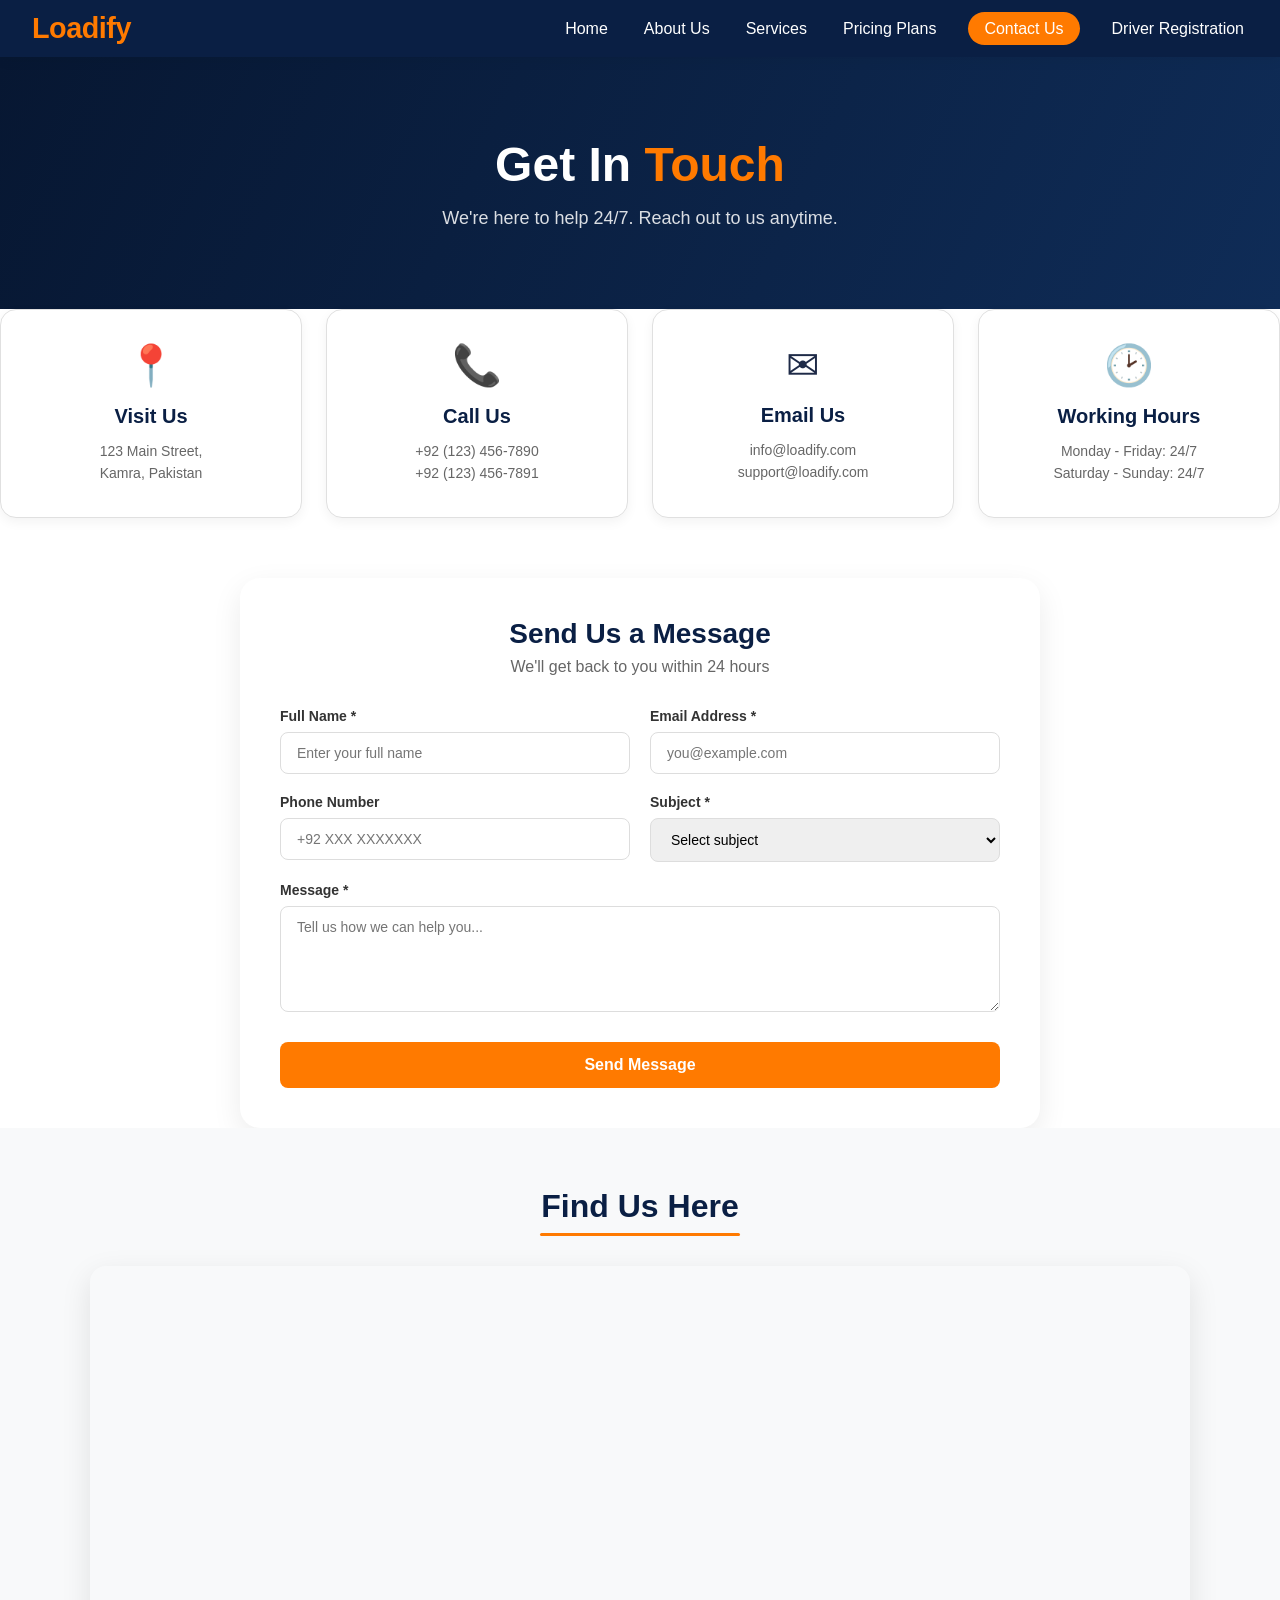
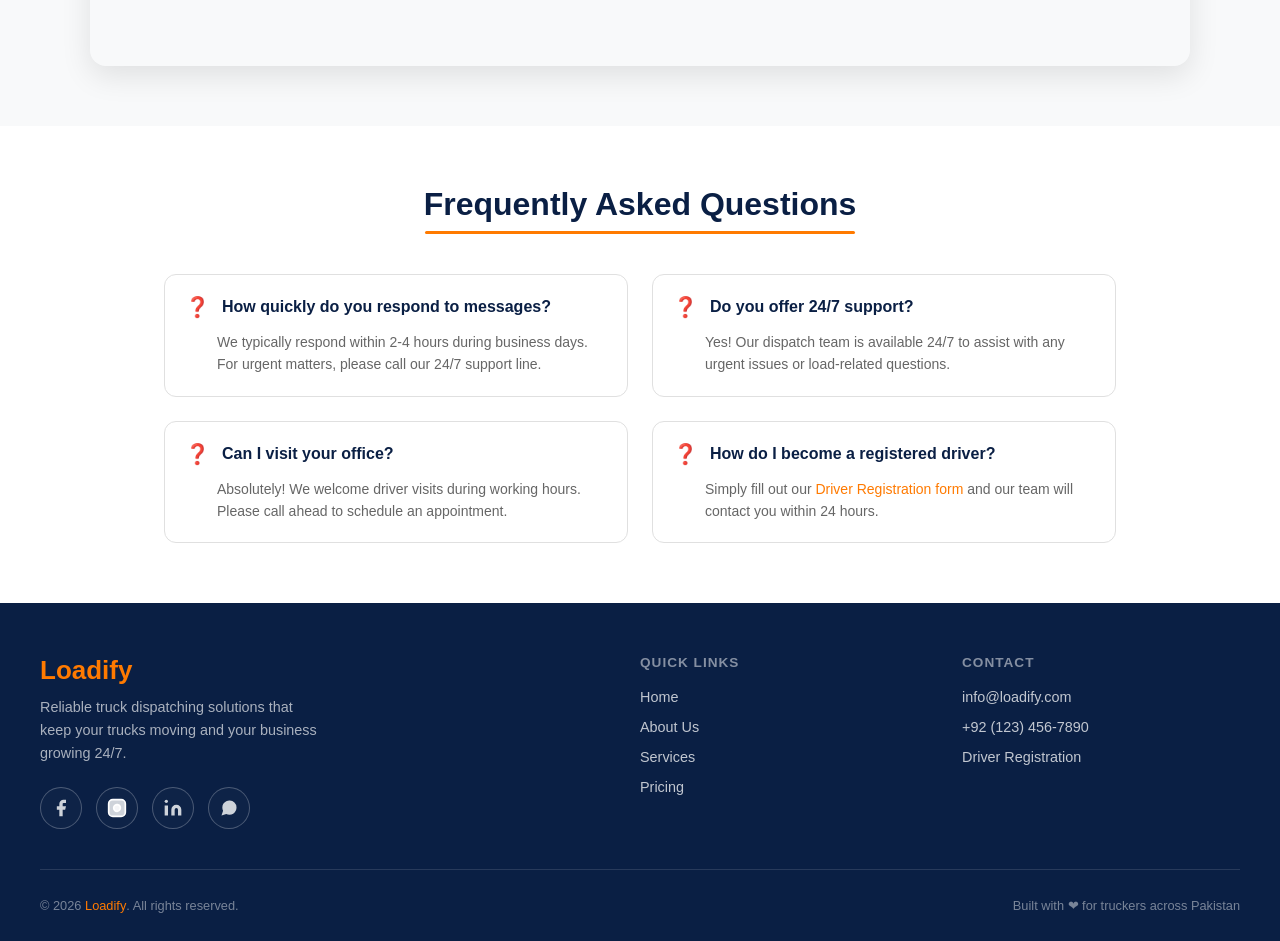
==== commit 2a35b573: "Complete" ====
--- a/contact.html
+++ b/contact.html
@@ -34,29 +34,31 @@
     </section>
 
     <!-- Contact Section -->
-    <section class="contact-section">
-        <div class="contact-info">
-            <div class="info-card">
-                <div class="info-icon">📍</div>
-                <h3>Visit Us</h3>
-                <p>123 Main Street,<br>Kamra, Pakistan</p>
-            </div>
-            <div class="info-card">
-                <div class="info-icon">📞</div>
-                <h3>Call Us</h3>
-                <p>+92 (123) 456-7890<br>+92 (123) 456-7891</p>
-            </div>
-            <div class="info-card">
-                <div class="info-icon">✉️</div>
-                <h3>Email Us</h3>
-                <p>info@loadify.com<br>support@loadify.com</p>
-            </div>
-            <div class="info-card">
-                <div class="info-icon">🕐</div>
-                <h3>Working Hours</h3>
-                <p>Monday - Friday: 24/7<br>Saturday - Sunday: 24/7</p>
-            </div>
-        </div>
+<div class="contact-info">
+    <div class="info-card">
+        <div class="info-icon">&#128205;</div>
+        <h3>Visit Us</h3>
+        <p>123 Main Street,<br>Kamra, Pakistan</p>
+    </div>
+
+    <div class="info-card">
+        <div class="info-icon">&#128222;</div>
+        <h3>Call Us</h3>
+        <p>+92 (123) 456-7890<br>+92 (123) 456-7891</p>
+    </div>
+
+    <div class="info-card">
+        <div class="info-icon">&#9993;</div>
+        <h3>Email Us</h3>
+        <p>info@loadify.com<br>support@loadify.com</p>
+    </div>
+
+    <div class="info-card">
+        <div class="info-icon">&#128337;</div>  
+        <h3>Working Hours</h3>
+        <p>Monday - Friday: 24/7<br>Saturday - Sunday: 24/7</p>
+    </div>
+</div>
 
         <!-- Contact Form -->
         <div class="contact-form-container">
@@ -125,7 +127,7 @@
         <div class="faq-grid">
             <div class="faq-item">
                 <div class="faq-question">
-                    <span>❓</span>
+                    <span>&#10067;</span>
                     <h4>How quickly do you respond to messages?</h4>
                 </div>
                 <div class="faq-answer">
@@ -135,7 +137,7 @@
             </div>
             <div class="faq-item">
                 <div class="faq-question">
-                    <span>❓</span>
+                    <span>&#10067;</span>
                     <h4>Do you offer 24/7 support?</h4>
                 </div>
                 <div class="faq-answer">
@@ -145,7 +147,7 @@
             </div>
             <div class="faq-item">
                 <div class="faq-question">
-                    <span>❓</span>
+                    <span>&#10067;</span>
                     <h4>Can I visit your office?</h4>
                 </div>
                 <div class="faq-answer">
@@ -155,7 +157,7 @@
             </div>
             <div class="faq-item">
                 <div class="faq-question">
-                    <span>❓</span>
+                    <span>&#10067;</span>
                     <h4>How do I become a registered driver?</h4>
                 </div>
                 <div class="faq-answer">
@@ -171,7 +173,7 @@
             <div class="footer-top">
                 <div class="footer-brand">
                     <h2>Loadify</h2>
-                    <p>Reliable truck dispatching solutions that keep your trucks moving and your business growing —
+                    <p>Reliable truck dispatching solutions that keep your trucks moving and your business growing
                         24/7.</p>
                     <div class="social-row">
                         <a href="#" class="social-icon">
@@ -226,54 +228,6 @@
             </div>
         </div>
     </footer>
-
-    <script>
-        // Simple form validation
-        const contactForm = document.getElementById('contactForm');
-
-        contactForm.addEventListener('submit', function (e) {
-            e.preventDefault();
-
-            // Get values
-            const name = document.getElementById('name').value.trim();
-            const email = document.getElementById('email').value.trim();
-            const subject = document.getElementById('subject').value;
-            const message = document.getElementById('message').value.trim();
-
-            // Validation
-            if (!name) {
-                alert('⚠️ Please enter your full name.');
-                return;
-            }
-
-            if (!email) {
-                alert('⚠️ Please enter your email address.');
-                return;
-            }
-
-            const emailRegex = /^[^\s@]+@[^\s@]+\.[^\s@]+$/;
-            if (!emailRegex.test(email)) {
-                alert('⚠️ Please enter a valid email address.');
-                return;
-            }
-
-            if (!subject) {
-                alert('⚠️ Please select a subject.');
-                return;
-            }
-
-            if (!message) {
-                alert('⚠️ Please enter your message.');
-                return;
-            }
-
-            // Success message
-            alert('✅ Message sent successfully!\n\nThank you for contacting Loadify. Our team will get back to you within 24 hours.');
-
-            // Reset form
-            contactForm.reset();
-        });
-    </script>
 </body>
 
 </html>
